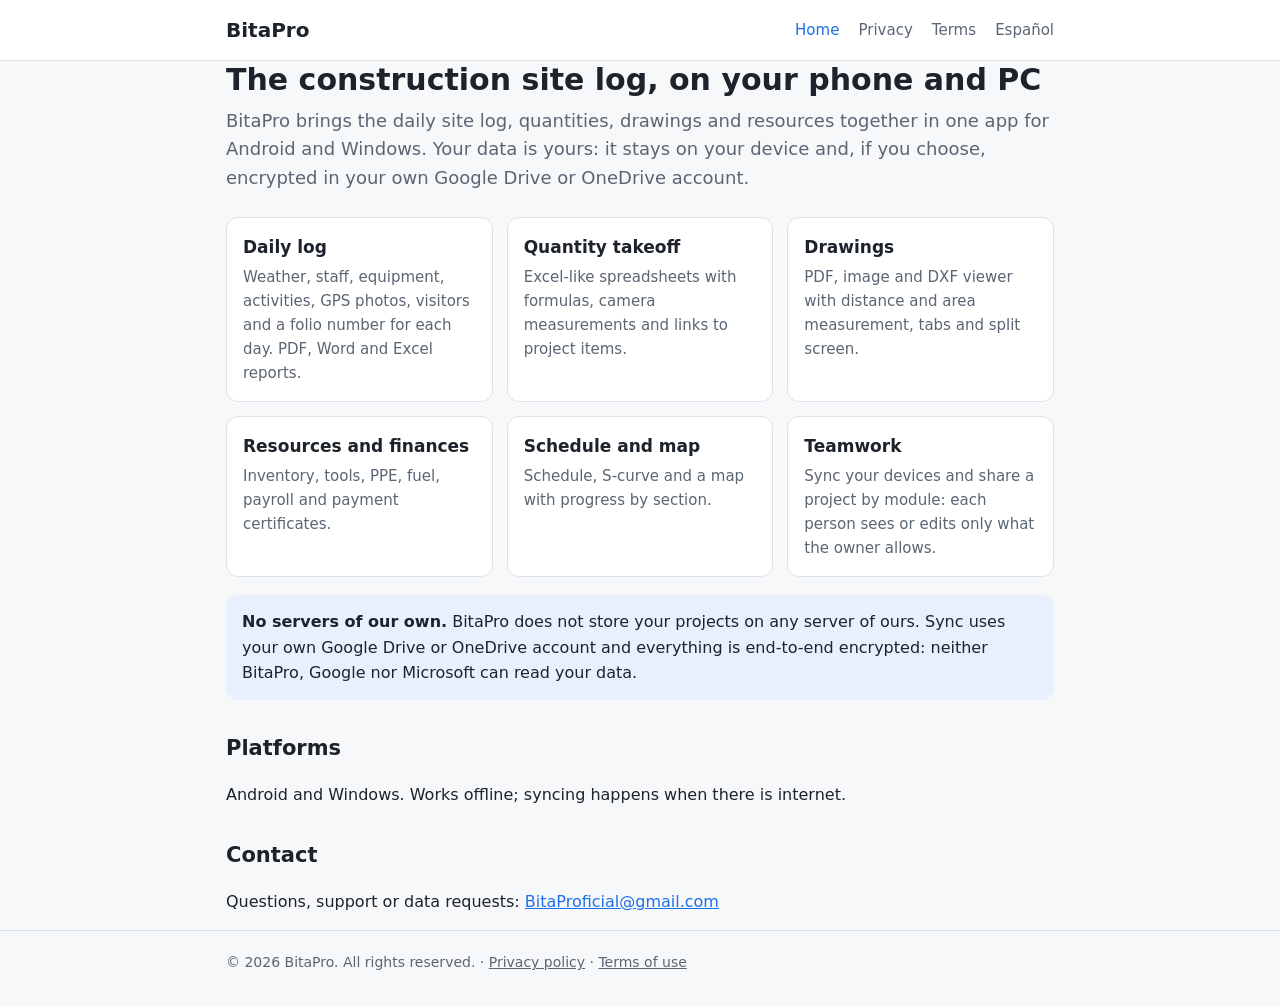
==== index.html @ 8756f502 "Add files via upload" ====
<!doctype html>
<html lang="en">
<head>
<meta charset="utf-8">
<meta name="viewport" content="width=device-width, initial-scale=1">
<title>BitaPro · Construction site log</title>
<meta name="description" content="BitaPro: construction site log for Android and Windows. Daily log, quantity takeoff, drawings and more, with your data encrypted in your own cloud.">
<link rel="stylesheet" href="../estilo.css">
</head>
<body>
<header><div class="contenedor">
  <a class="marca" href="index.html">BitaPro</a>
  <nav>
    <a href="index.html" aria-current="page">Home</a>
    <a href="privacy.html">Privacy</a>
    <a href="terms.html">Terms</a>
    <a href="../index.html" lang="es">Español</a>
  </nav>
</div></header>

<main class="contenedor">
  <h1>The construction site log, on your phone and PC</h1>
  <p class="lema">BitaPro brings the daily site log, quantities, drawings and resources together in one app for Android and Windows. Your data is yours: it stays on your device and, if you choose, encrypted in your own Google Drive or OneDrive account.</p>

  <div class="tarjetas">
    <div class="tarjeta"><h3>Daily log</h3><p>Weather, staff, equipment, activities, GPS photos, visitors and a folio number for each day. PDF, Word and Excel reports.</p></div>
    <div class="tarjeta"><h3>Quantity takeoff</h3><p>Excel-like spreadsheets with formulas, camera measurements and links to project items.</p></div>
    <div class="tarjeta"><h3>Drawings</h3><p>PDF, image and DXF viewer with distance and area measurement, tabs and split screen.</p></div>
    <div class="tarjeta"><h3>Resources and finances</h3><p>Inventory, tools, PPE, fuel, payroll and payment certificates.</p></div>
    <div class="tarjeta"><h3>Schedule and map</h3><p>Schedule, S-curve and a map with progress by section.</p></div>
    <div class="tarjeta"><h3>Teamwork</h3><p>Sync your devices and share a project by module: each person sees or edits only what the owner allows.</p></div>
  </div>

  <div class="destacado">
    <strong>No servers of our own.</strong> BitaPro does not store your projects on any server of ours. Sync uses your own Google Drive or OneDrive account and everything is end-to-end encrypted: neither BitaPro, Google nor Microsoft can read your data.
  </div>

  <h2>Platforms</h2>
  <p>Android and Windows. Works offline; syncing happens when there is internet.</p>

  <h2>Contact</h2>
  <p>Questions, support or data requests: <a href="mailto:BitaProficial@gmail.com">BitaProficial@gmail.com</a></p>
</main>

<footer><div class="contenedor">
  © 2026 BitaPro. All rights reserved. · <a href="privacy.html">Privacy policy</a> · <a href="terms.html">Terms of use</a>
</div></footer>
</body>
</html>
---- estilo.css ----
:root {
  --fondo: #f7f8fa;
  --tarjeta: #ffffff;
  --texto: #1d232b;
  --suave: #5b6673;
  --borde: #dde2e8;
  --acento: #1f6feb;
  --acento-suave: #e8f0fe;
}
@media (prefers-color-scheme: dark) {
  :root {
    --fondo: #12161c;
    --tarjeta: #1a2028;
    --texto: #e7ebf0;
    --suave: #a3adb9;
    --borde: #2b333d;
    --acento: #6ea8fe;
    --acento-suave: #1d2b40;
  }
}
* { box-sizing: border-box; }
html { -webkit-text-size-adjust: 100%; }
body {
  margin: 0;
  background: var(--fondo);
  color: var(--texto);
  font: 16px/1.6 system-ui, -apple-system, "Segoe UI", Roboto, sans-serif;
}
.contenedor { max-width: 860px; margin: 0 auto; padding: 0 16px; }
header {
  background: var(--tarjeta);
  border-bottom: 1px solid var(--borde);
}
header .contenedor {
  display: flex; flex-wrap: wrap; align-items: center;
  justify-content: space-between; gap: 8px; padding-top: 14px; padding-bottom: 14px;
}
.marca { font-weight: 700; font-size: 20px; color: var(--texto); text-decoration: none; }
nav a { color: var(--suave); text-decoration: none; margin-left: 14px; font-size: 15px; }
nav a:hover, nav a[aria-current="page"] { color: var(--acento); }
main { padding: 28px 0 48px; }
h1 { font-size: 30px; line-height: 1.25; margin: 0 0 8px; }
h2 { font-size: 21px; margin: 32px 0 8px; }
h3 { font-size: 17px; margin: 20px 0 4px; }
p, li { color: var(--texto); }
.lema { color: var(--suave); font-size: 18px; margin: 0 0 24px; }
.fecha { color: var(--suave); font-size: 14px; }
a { color: var(--acento); }
.tarjetas { display: grid; grid-template-columns: repeat(auto-fit, minmax(230px, 1fr)); gap: 14px; margin: 18px 0; }
.tarjeta {
  background: var(--tarjeta); border: 1px solid var(--borde);
  border-radius: 12px; padding: 16px;
}
.tarjeta h3 { margin-top: 0; }
.tarjeta p { margin: 0; color: var(--suave); font-size: 15px; }
.destacado {
  background: var(--acento-suave); border-radius: 12px; padding: 14px 16px; margin: 18px 0;
}
table { width: 100%; border-collapse: collapse; margin: 10px 0; font-size: 15px; }
th, td { text-align: left; padding: 8px 10px; border-bottom: 1px solid var(--borde); vertical-align: top; }
th { color: var(--suave); font-weight: 600; }
.tabla { overflow-x: auto; }
code { font-size: 14px; background: var(--acento-suave); padding: 1px 5px; border-radius: 4px; overflow-wrap: anywhere; }
footer { border-top: 1px solid var(--borde); color: var(--suave); font-size: 14px; padding: 20px 0 32px; }
footer a { color: var(--suave); }
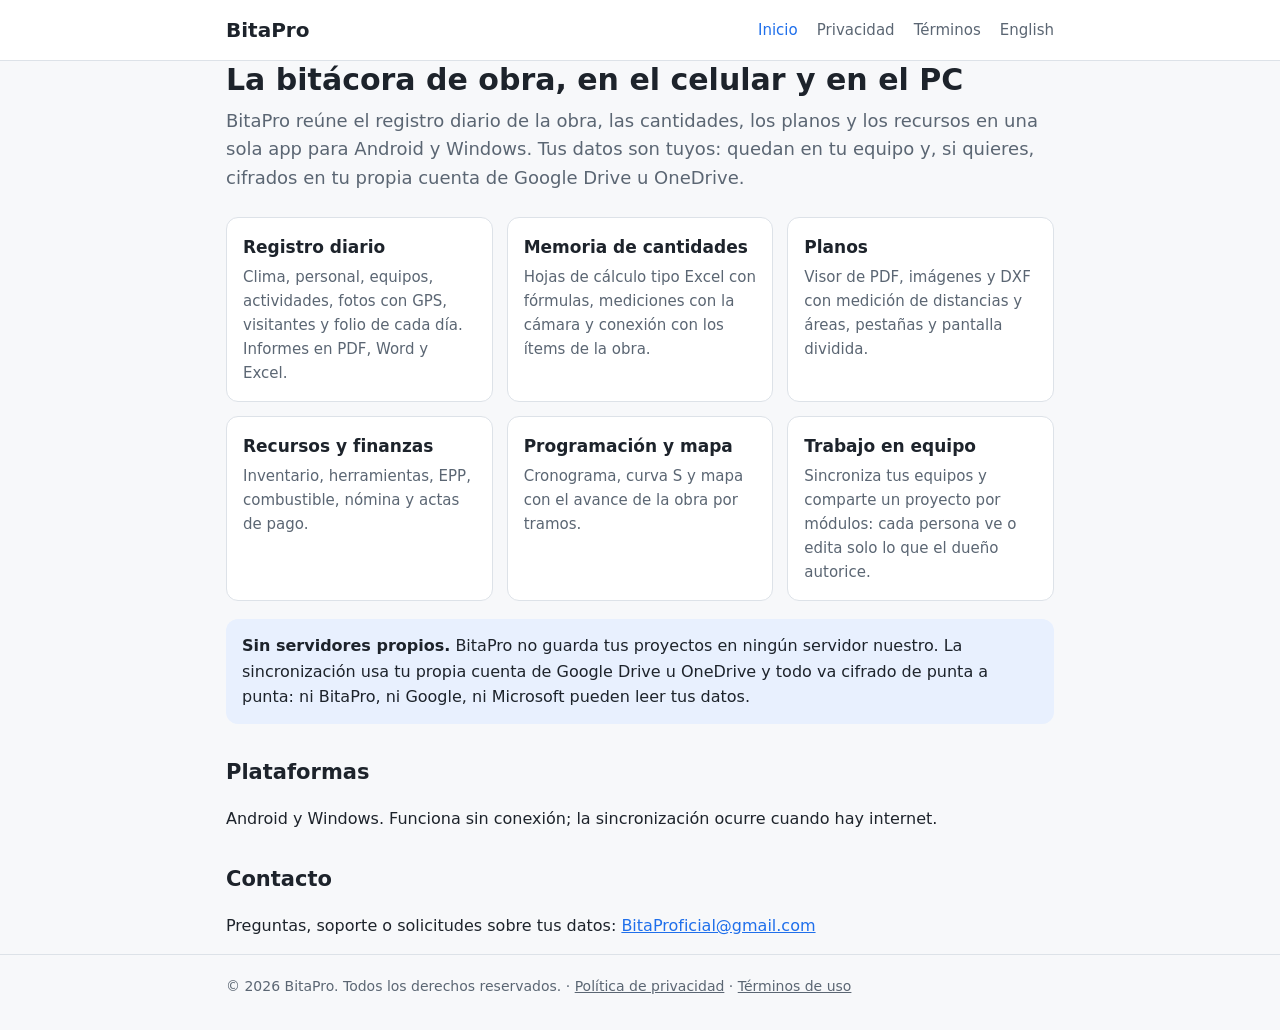
==== commit 6934a4b6: "Add files via upload" ====
--- a/index.html
+++ b/index.html
@@ -1,49 +1,49 @@
 <!doctype html>
-<html lang="en">
+<html lang="es">
 <head>
 <meta charset="utf-8">
 <meta name="viewport" content="width=device-width, initial-scale=1">
-<title>BitaPro · Construction site log</title>
-<meta name="description" content="BitaPro: construction site log for Android and Windows. Daily log, quantity takeoff, drawings and more, with your data encrypted in your own cloud.">
-<link rel="stylesheet" href="../estilo.css">
+<title>BitaPro · Bitácora de obra</title>
+<meta name="description" content="BitaPro: bitácora de obra civil para Android y Windows. Registro diario, memoria de cantidades, planos y más, con tus datos cifrados en tu propia nube.">
+<link rel="stylesheet" href="estilo.css">
 </head>
 <body>
 <header><div class="contenedor">
   <a class="marca" href="index.html">BitaPro</a>
   <nav>
-    <a href="index.html" aria-current="page">Home</a>
-    <a href="privacy.html">Privacy</a>
-    <a href="terms.html">Terms</a>
-    <a href="../index.html" lang="es">Español</a>
+    <a href="index.html" aria-current="page">Inicio</a>
+    <a href="privacidad.html">Privacidad</a>
+    <a href="terminos.html">Términos</a>
+    <a href="en/index.html" lang="en">English</a>
   </nav>
 </div></header>
 
 <main class="contenedor">
-  <h1>The construction site log, on your phone and PC</h1>
-  <p class="lema">BitaPro brings the daily site log, quantities, drawings and resources together in one app for Android and Windows. Your data is yours: it stays on your device and, if you choose, encrypted in your own Google Drive or OneDrive account.</p>
+  <h1>La bitácora de obra, en el celular y en el PC</h1>
+  <p class="lema">BitaPro reúne el registro diario de la obra, las cantidades, los planos y los recursos en una sola app para Android y Windows. Tus datos son tuyos: quedan en tu equipo y, si quieres, cifrados en tu propia cuenta de Google Drive u OneDrive.</p>
 
   <div class="tarjetas">
-    <div class="tarjeta"><h3>Daily log</h3><p>Weather, staff, equipment, activities, GPS photos, visitors and a folio number for each day. PDF, Word and Excel reports.</p></div>
-    <div class="tarjeta"><h3>Quantity takeoff</h3><p>Excel-like spreadsheets with formulas, camera measurements and links to project items.</p></div>
-    <div class="tarjeta"><h3>Drawings</h3><p>PDF, image and DXF viewer with distance and area measurement, tabs and split screen.</p></div>
-    <div class="tarjeta"><h3>Resources and finances</h3><p>Inventory, tools, PPE, fuel, payroll and payment certificates.</p></div>
-    <div class="tarjeta"><h3>Schedule and map</h3><p>Schedule, S-curve and a map with progress by section.</p></div>
-    <div class="tarjeta"><h3>Teamwork</h3><p>Sync your devices and share a project by module: each person sees or edits only what the owner allows.</p></div>
+    <div class="tarjeta"><h3>Registro diario</h3><p>Clima, personal, equipos, actividades, fotos con GPS, visitantes y folio de cada día. Informes en PDF, Word y Excel.</p></div>
+    <div class="tarjeta"><h3>Memoria de cantidades</h3><p>Hojas de cálculo tipo Excel con fórmulas, mediciones con la cámara y conexión con los ítems de la obra.</p></div>
+    <div class="tarjeta"><h3>Planos</h3><p>Visor de PDF, imágenes y DXF con medición de distancias y áreas, pestañas y pantalla dividida.</p></div>
+    <div class="tarjeta"><h3>Recursos y finanzas</h3><p>Inventario, herramientas, EPP, combustible, nómina y actas de pago.</p></div>
+    <div class="tarjeta"><h3>Programación y mapa</h3><p>Cronograma, curva S y mapa con el avance de la obra por tramos.</p></div>
+    <div class="tarjeta"><h3>Trabajo en equipo</h3><p>Sincroniza tus equipos y comparte un proyecto por módulos: cada persona ve o edita solo lo que el dueño autorice.</p></div>
   </div>
 
   <div class="destacado">
-    <strong>No servers of our own.</strong> BitaPro does not store your projects on any server of ours. Sync uses your own Google Drive or OneDrive account and everything is end-to-end encrypted: neither BitaPro, Google nor Microsoft can read your data.
+    <strong>Sin servidores propios.</strong> BitaPro no guarda tus proyectos en ningún servidor nuestro. La sincronización usa tu propia cuenta de Google Drive u OneDrive y todo va cifrado de punta a punta: ni BitaPro, ni Google, ni Microsoft pueden leer tus datos.
   </div>
 
-  <h2>Platforms</h2>
-  <p>Android and Windows. Works offline; syncing happens when there is internet.</p>
+  <h2>Plataformas</h2>
+  <p>Android y Windows. Funciona sin conexión; la sincronización ocurre cuando hay internet.</p>
 
-  <h2>Contact</h2>
-  <p>Questions, support or data requests: <a href="mailto:BitaProficial@gmail.com">BitaProficial@gmail.com</a></p>
+  <h2>Contacto</h2>
+  <p>Preguntas, soporte o solicitudes sobre tus datos: <a href="mailto:BitaProficial@gmail.com">BitaProficial@gmail.com</a></p>
 </main>
 
 <footer><div class="contenedor">
-  © 2026 BitaPro. All rights reserved. · <a href="privacy.html">Privacy policy</a> · <a href="terms.html">Terms of use</a>
+  © 2026 BitaPro. Todos los derechos reservados. · <a href="privacidad.html">Política de privacidad</a> · <a href="terminos.html">Términos de uso</a>
 </div></footer>
 </body>
 </html>
